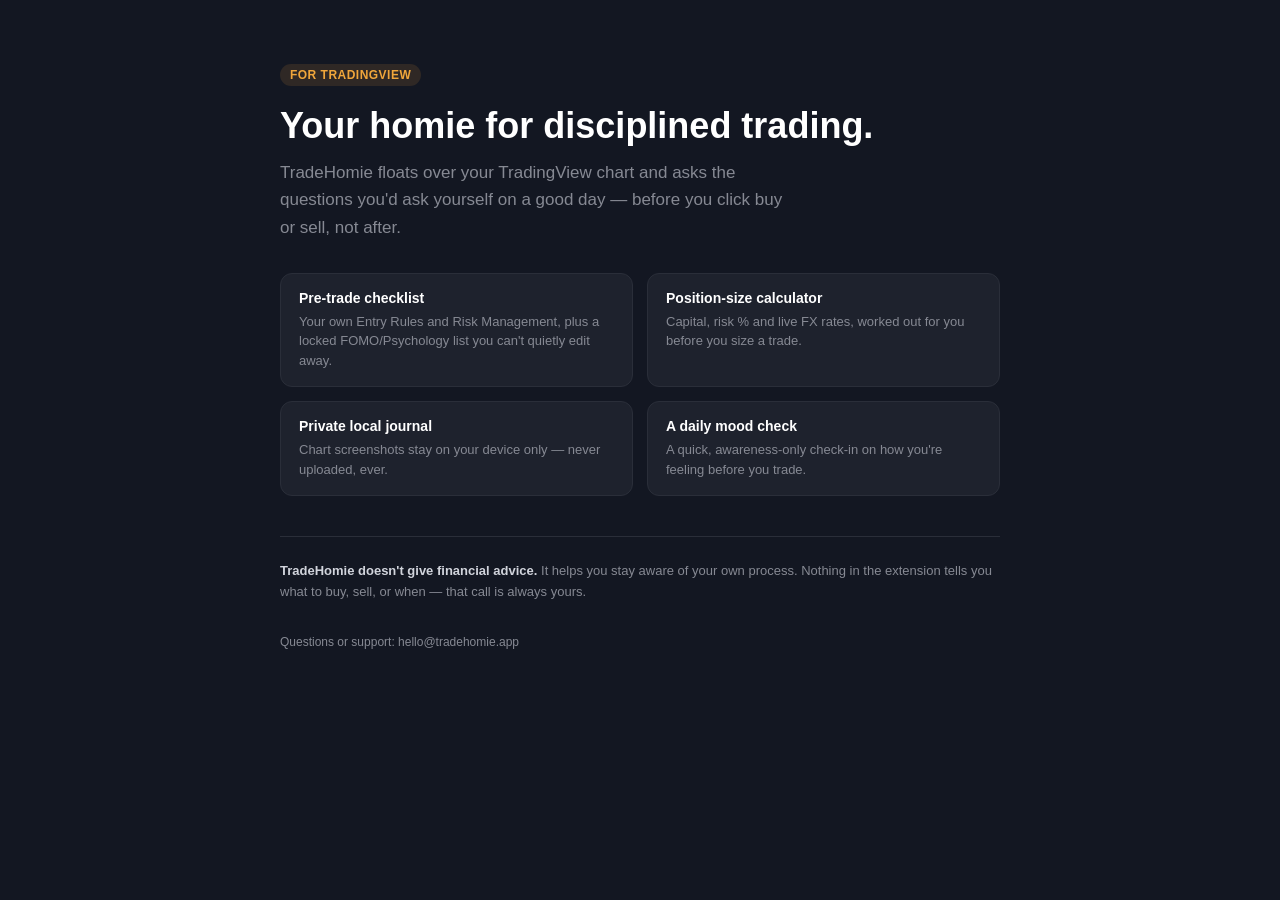
==== index.html @ 98a50990 "Add TradeHomie landing page Co-Authored-By: Claude Sonnet 5 <noreply@anthropic.com>" ====
<!doctype html>
<html lang="en">
<head>
<meta charset="utf-8" />
<meta name="viewport" content="width=device-width, initial-scale=1" />
<title>TradeHomie — a pre-trade checklist for TradingView</title>
<meta name="description" content="TradeHomie floats over your TradingView chart with a pre-trade checklist, a position-size calculator, and a private local screenshot journal. It never gives financial advice." />
<style>
  :root {
    --bg: #131722;
    --panel: #1e222d;
    --border: #2a2e39;
    --text: #d1d4dc;
    --muted: #868993;
    --accent: #2962ff;
    --amber: #f0a63b;
  }
  * { box-sizing: border-box; }
  html, body {
    margin: 0;
    background: var(--bg);
    color: var(--text);
    font-family: -apple-system, BlinkMacSystemFont, "Segoe UI", Roboto, sans-serif;
  }
  body {
    padding: 0 16px;
  }
  .wrap {
    max-width: 720px;
    margin: 0 auto;
    padding: 64px 0 48px;
  }
  .badge {
    display: inline-block;
    font-size: 12px;
    font-weight: 600;
    letter-spacing: 0.04em;
    text-transform: uppercase;
    color: var(--amber);
    background: rgba(240, 166, 59, 0.12);
    padding: 4px 10px;
    border-radius: 20px;
    margin-bottom: 18px;
  }
  h1 {
    font-size: 36px;
    line-height: 1.2;
    margin: 0 0 12px;
    color: #fff;
  }
  .lead {
    font-size: 17px;
    line-height: 1.6;
    color: var(--muted);
    margin: 0 0 32px;
    max-width: 520px;
  }
  .features {
    display: grid;
    grid-template-columns: 1fr 1fr;
    gap: 14px;
    margin: 0 0 40px;
  }
  @media (max-width: 560px) {
    .features { grid-template-columns: 1fr; }
    h1 { font-size: 28px; }
  }
  .feature {
    background: var(--panel);
    border: 1px solid var(--border);
    border-radius: 12px;
    padding: 16px 18px;
  }
  .feature-title {
    font-size: 14px;
    font-weight: 600;
    color: #fff;
    margin-bottom: 6px;
  }
  .feature-desc {
    font-size: 13px;
    line-height: 1.5;
    color: var(--muted);
  }
  .disclaimer {
    font-size: 13px;
    line-height: 1.6;
    color: var(--muted);
    border-top: 1px solid var(--border);
    padding-top: 24px;
    margin-top: 8px;
  }
  .disclaimer strong {
    color: var(--text);
  }
  footer {
    margin-top: 32px;
    font-size: 12px;
    color: var(--muted);
  }
  footer a {
    color: var(--muted);
    text-decoration: none;
  }
  footer a:hover {
    color: var(--text);
  }
</style>
</head>
<body>
  <div class="wrap">
    <span class="badge">For TradingView</span>
    <h1>Your homie for disciplined trading.</h1>
    <p class="lead">
      TradeHomie floats over your TradingView chart and asks the questions
      you'd ask yourself on a good day — before you click buy or sell, not
      after.
    </p>

    <div class="features">
      <div class="feature">
        <div class="feature-title">Pre-trade checklist</div>
        <div class="feature-desc">Your own Entry Rules and Risk Management, plus a locked FOMO/Psychology list you can't quietly edit away.</div>
      </div>
      <div class="feature">
        <div class="feature-title">Position-size calculator</div>
        <div class="feature-desc">Capital, risk % and live FX rates, worked out for you before you size a trade.</div>
      </div>
      <div class="feature">
        <div class="feature-title">Private local journal</div>
        <div class="feature-desc">Chart screenshots stay on your device only — never uploaded, ever.</div>
      </div>
      <div class="feature">
        <div class="feature-title">A daily mood check</div>
        <div class="feature-desc">A quick, awareness-only check-in on how you're feeling before you trade.</div>
      </div>
    </div>

    <div class="disclaimer">
      <strong>TradeHomie doesn't give financial advice.</strong> It helps you
      stay aware of your own process. Nothing in the extension tells you what
      to buy, sell, or when — that call is always yours.
    </div>

    <footer>
      Questions or support: <a href="mailto:hello@tradehomie.app">hello@tradehomie.app</a>
    </footer>
  </div>
</body>
</html>
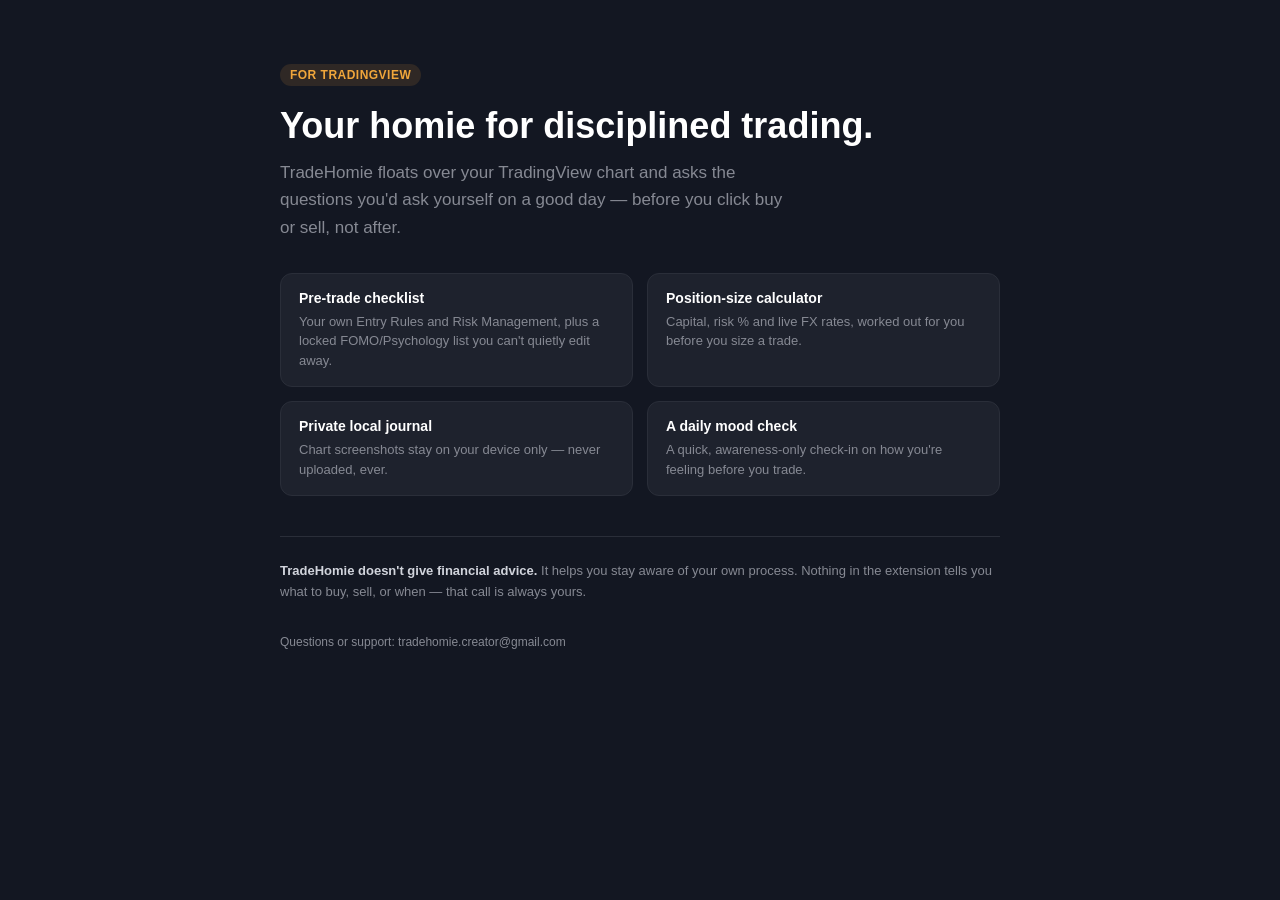
==== commit 131baf67: "Use real contact email" ====
--- a/index.html
+++ b/index.html
@@ -143,7 +143,7 @@
     </div>
 
     <footer>
-      Questions or support: <a href="mailto:hello@tradehomie.app">hello@tradehomie.app</a>
+      Questions or support: <a href="mailto:tradehomie.creator@gmail.com">tradehomie.creator@gmail.com</a>
     </footer>
   </div>
 </body>
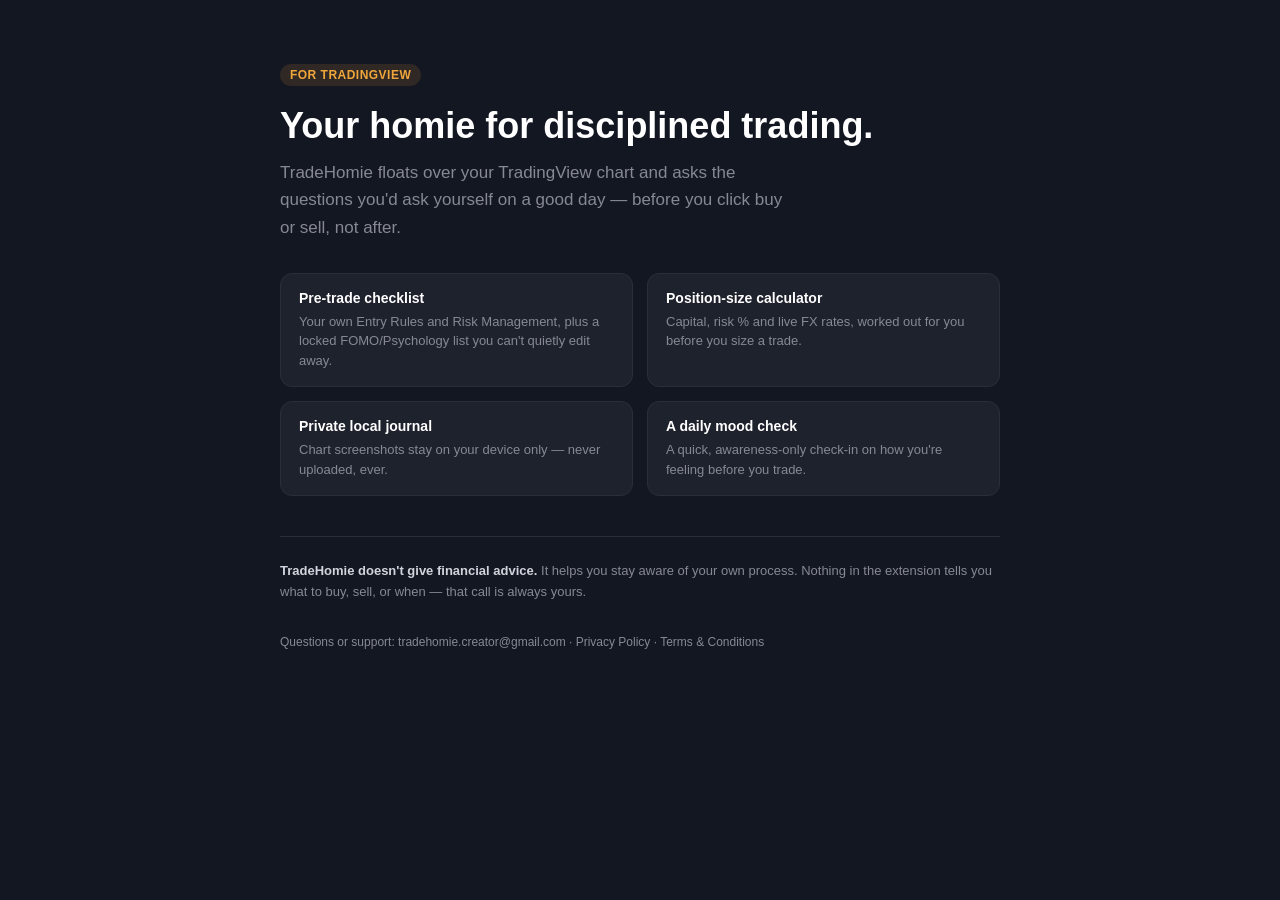
==== commit 0c9e1633: "Add Privacy Policy and Terms & Conditions pages" ====
--- a/index.html
+++ b/index.html
@@ -144,6 +144,8 @@
 
     <footer>
       Questions or support: <a href="mailto:tradehomie.creator@gmail.com">tradehomie.creator@gmail.com</a>
+      · <a href="./privacy.html">Privacy Policy</a>
+      · <a href="./terms.html">Terms &amp; Conditions</a>
     </footer>
   </div>
 </body>
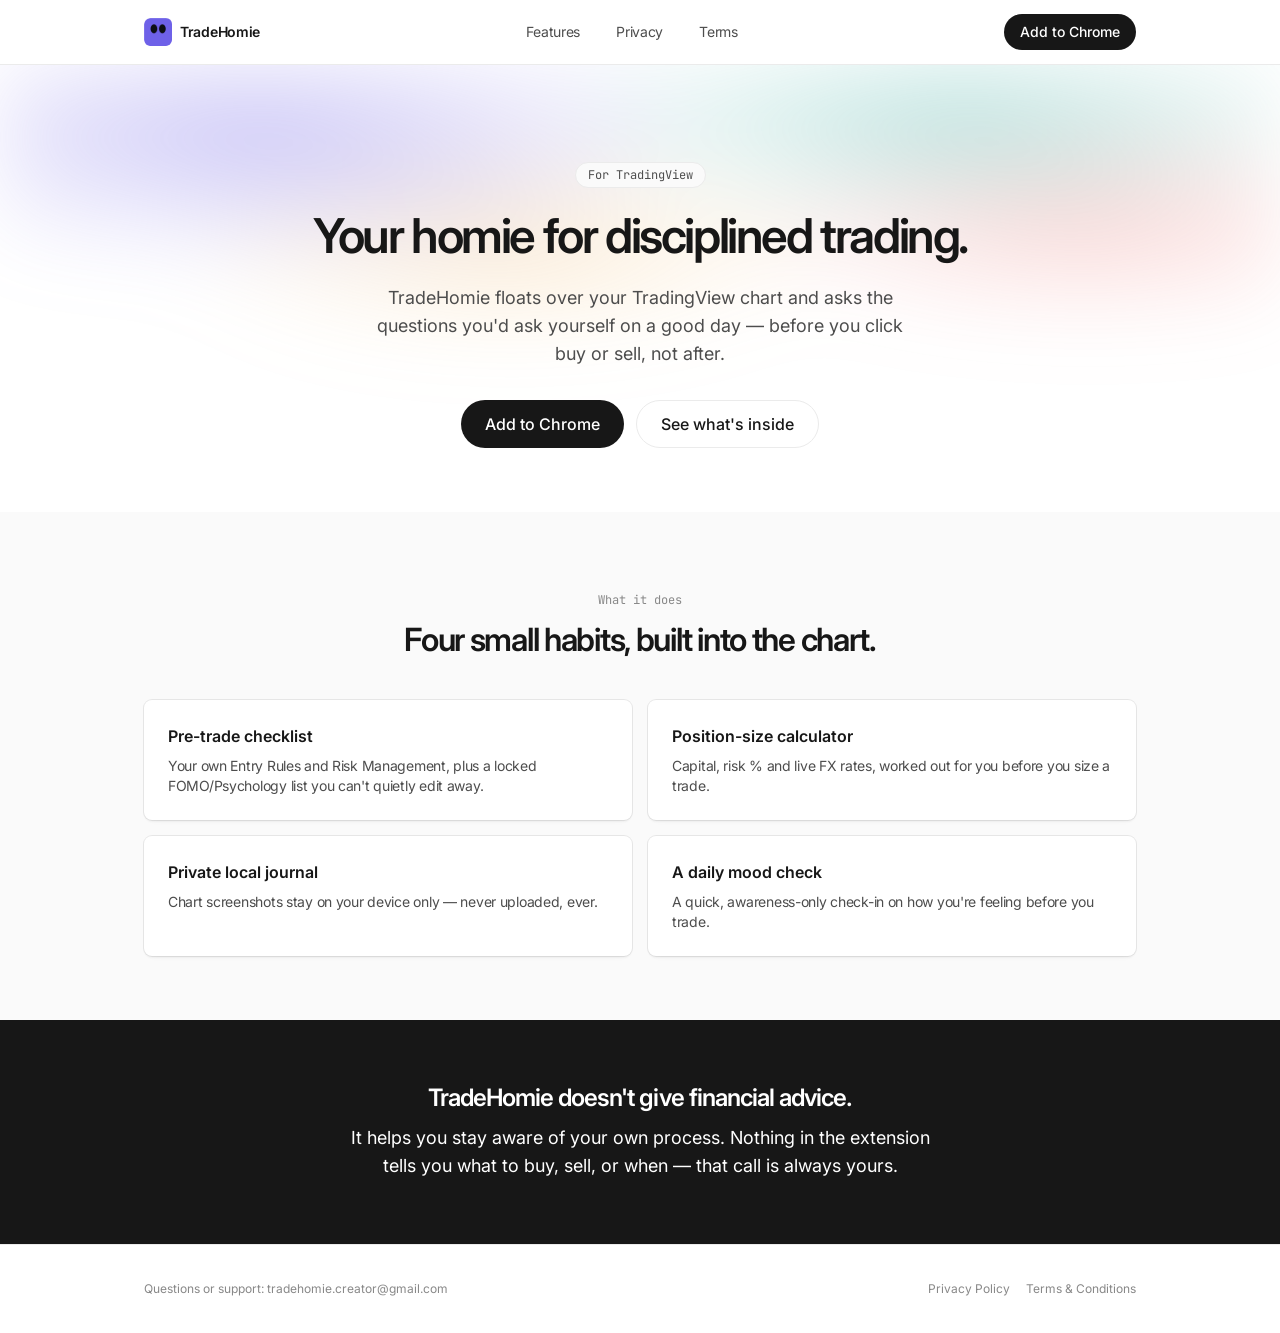
==== commit 6e0cbe6a: "Redesign the marketing site on the Vercel-inspired design system Replace the dark TradingView-style " ====
--- a/index.html
+++ b/index.html
@@ -5,148 +5,91 @@
 <meta name="viewport" content="width=device-width, initial-scale=1" />
 <title>TradeHomie — a pre-trade checklist for TradingView</title>
 <meta name="description" content="TradeHomie floats over your TradingView chart with a pre-trade checklist, a position-size calculator, and a private local screenshot journal. It never gives financial advice." />
-<style>
-  :root {
-    --bg: #131722;
-    --panel: #1e222d;
-    --border: #2a2e39;
-    --text: #d1d4dc;
-    --muted: #868993;
-    --accent: #2962ff;
-    --amber: #f0a63b;
-  }
-  * { box-sizing: border-box; }
-  html, body {
-    margin: 0;
-    background: var(--bg);
-    color: var(--text);
-    font-family: -apple-system, BlinkMacSystemFont, "Segoe UI", Roboto, sans-serif;
-  }
-  body {
-    padding: 0 16px;
-  }
-  .wrap {
-    max-width: 720px;
-    margin: 0 auto;
-    padding: 64px 0 48px;
-  }
-  .badge {
-    display: inline-block;
-    font-size: 12px;
-    font-weight: 600;
-    letter-spacing: 0.04em;
-    text-transform: uppercase;
-    color: var(--amber);
-    background: rgba(240, 166, 59, 0.12);
-    padding: 4px 10px;
-    border-radius: 20px;
-    margin-bottom: 18px;
-  }
-  h1 {
-    font-size: 36px;
-    line-height: 1.2;
-    margin: 0 0 12px;
-    color: #fff;
-  }
-  .lead {
-    font-size: 17px;
-    line-height: 1.6;
-    color: var(--muted);
-    margin: 0 0 32px;
-    max-width: 520px;
-  }
-  .features {
-    display: grid;
-    grid-template-columns: 1fr 1fr;
-    gap: 14px;
-    margin: 0 0 40px;
-  }
-  @media (max-width: 560px) {
-    .features { grid-template-columns: 1fr; }
-    h1 { font-size: 28px; }
-  }
-  .feature {
-    background: var(--panel);
-    border: 1px solid var(--border);
-    border-radius: 12px;
-    padding: 16px 18px;
-  }
-  .feature-title {
-    font-size: 14px;
-    font-weight: 600;
-    color: #fff;
-    margin-bottom: 6px;
-  }
-  .feature-desc {
-    font-size: 13px;
-    line-height: 1.5;
-    color: var(--muted);
-  }
-  .disclaimer {
-    font-size: 13px;
-    line-height: 1.6;
-    color: var(--muted);
-    border-top: 1px solid var(--border);
-    padding-top: 24px;
-    margin-top: 8px;
-  }
-  .disclaimer strong {
-    color: var(--text);
-  }
-  footer {
-    margin-top: 32px;
-    font-size: 12px;
-    color: var(--muted);
-  }
-  footer a {
-    color: var(--muted);
-    text-decoration: none;
-  }
-  footer a:hover {
-    color: var(--text);
-  }
-</style>
+<link rel="icon" type="image/png" href="./icon.png" />
+<meta property="og:type" content="website" />
+<meta property="og:url" content="https://tradehomiecreator-sys.github.io/TradeHomie-Site/" />
+<meta property="og:title" content="TradeHomie — a pre-trade checklist for TradingView" />
+<meta property="og:description" content="A pre-trade checklist, position-size calculator, and private local screenshot journal that floats over your TradingView chart." />
+<meta property="og:image" content="https://tradehomiecreator-sys.github.io/TradeHomie-Site/icon.png" />
+<meta name="twitter:card" content="summary" />
+<meta name="twitter:title" content="TradeHomie — a pre-trade checklist for TradingView" />
+<meta name="twitter:description" content="A pre-trade checklist, position-size calculator, and private local screenshot journal that floats over your TradingView chart." />
+<meta name="twitter:image" content="https://tradehomiecreator-sys.github.io/TradeHomie-Site/icon.png" />
+<link rel="preconnect" href="https://fonts.googleapis.com" />
+<link rel="preconnect" href="https://fonts.gstatic.com" crossorigin />
+<link href="https://fonts.googleapis.com/css2?family=Inter:wght@400;500;600&family=JetBrains+Mono:wght@400&display=swap" rel="stylesheet" />
+<link rel="stylesheet" href="./styles.css" />
 </head>
 <body>
-  <div class="wrap">
-    <span class="badge">For TradingView</span>
+
+<header class="nav-bar">
+  <div class="container">
+    <a class="nav-brand" href="./">
+      <img src="./icon.png" alt="" width="28" height="28" />
+      TradeHomie
+    </a>
+    <nav class="nav-links">
+      <a class="nav-link" href="#features">Features</a>
+      <a class="nav-link" href="./privacy.html">Privacy</a>
+      <a class="nav-link" href="./terms.html">Terms</a>
+    </nav>
+    <a class="btn btn-primary btn-sm" href="#" rel="noopener">Add to Chrome</a>
+  </div>
+</header>
+
+<section class="hero">
+  <div class="hero-mesh" aria-hidden="true"></div>
+  <div class="container hero-content">
+    <span class="eyebrow">For TradingView</span>
     <h1>Your homie for disciplined trading.</h1>
-    <p class="lead">
-      TradeHomie floats over your TradingView chart and asks the questions
-      you'd ask yourself on a good day — before you click buy or sell, not
-      after.
-    </p>
+    <p class="lead">TradeHomie floats over your TradingView chart and asks the questions you'd ask yourself on a good day — before you click buy or sell, not after.</p>
+    <div class="cta-row">
+      <a class="btn btn-primary" href="#" rel="noopener">Add to Chrome</a>
+      <a class="btn btn-secondary" href="#features">See what's inside</a>
+    </div>
+  </div>
+</section>
 
-    <div class="features">
-      <div class="feature">
-        <div class="feature-title">Pre-trade checklist</div>
-        <div class="feature-desc">Your own Entry Rules and Risk Management, plus a locked FOMO/Psychology list you can't quietly edit away.</div>
+<section class="features-section" id="features">
+  <div class="container">
+    <p class="section-eyebrow">What it does</p>
+    <h2>Four small habits, built into the chart.</h2>
+    <div class="feature-grid">
+      <div class="feature-card">
+        <h3 class="feature-title">Pre-trade checklist</h3>
+        <p class="feature-desc">Your own Entry Rules and Risk Management, plus a locked FOMO/Psychology list you can't quietly edit away.</p>
       </div>
-      <div class="feature">
-        <div class="feature-title">Position-size calculator</div>
-        <div class="feature-desc">Capital, risk % and live FX rates, worked out for you before you size a trade.</div>
+      <div class="feature-card">
+        <h3 class="feature-title">Position-size calculator</h3>
+        <p class="feature-desc">Capital, risk % and live FX rates, worked out for you before you size a trade.</p>
       </div>
-      <div class="feature">
-        <div class="feature-title">Private local journal</div>
-        <div class="feature-desc">Chart screenshots stay on your device only — never uploaded, ever.</div>
+      <div class="feature-card">
+        <h3 class="feature-title">Private local journal</h3>
+        <p class="feature-desc">Chart screenshots stay on your device only — never uploaded, ever.</p>
       </div>
-      <div class="feature">
-        <div class="feature-title">A daily mood check</div>
-        <div class="feature-desc">A quick, awareness-only check-in on how you're feeling before you trade.</div>
+      <div class="feature-card">
+        <h3 class="feature-title">A daily mood check</h3>
+        <p class="feature-desc">A quick, awareness-only check-in on how you're feeling before you trade.</p>
       </div>
     </div>
+  </div>
+</section>
 
-    <div class="disclaimer">
-      <strong>TradeHomie doesn't give financial advice.</strong> It helps you
-      stay aware of your own process. Nothing in the extension tells you what
-      to buy, sell, or when — that call is always yours.
-    </div>
+<section class="disclaimer-band">
+  <div class="container">
+    <p><strong>TradeHomie doesn't give financial advice.</strong> It helps you stay aware of your own process. Nothing in the extension tells you what to buy, sell, or when — that call is always yours.</p>
+  </div>
+</section>
 
-    <footer>
-      Questions or support: <a href="mailto:tradehomie.creator@gmail.com">tradehomie.creator@gmail.com</a>
-      · <a href="./privacy.html">Privacy Policy</a>
-      · <a href="./terms.html">Terms &amp; Conditions</a>
-    </footer>
+<footer class="site-footer">
+  <div class="container">
+    <span>Questions or support: <a href="mailto:tradehomie.creator@gmail.com">tradehomie.creator@gmail.com</a></span>
+    <span class="footer-links">
+      <a href="./privacy.html">Privacy Policy</a>
+      <a href="./terms.html">Terms &amp; Conditions</a>
+    </span>
   </div>
+</footer>
+
 </body>
 </html>
--- a/styles.css
+++ b/styles.css
@@ -0,0 +1,429 @@
+/* TradeHomie marketing site — design system per ~/.claude/design-md/vercel/DESIGN.md.
+   Tokens/components follow that system's structure (neutrals, type scale,
+   spacing, stacked shadows, pill CTAs, mono eyebrows, polarity-flip dark
+   bands, hero mesh gradient as the sole decoration). The mesh gradient's
+   actual hues are TradeHomie's own (brand indigo + candlestick green/red +
+   the existing amber warning tone), not Vercel's literal cyan/violet/pink
+   stops -- that exact combination is Vercel's own brand mark, so reusing
+   their structure with our colors is the system, not a clone of it. */
+
+:root {
+  --ink: #171717;
+  --on-primary: #ffffff;
+  --body: #4d4d4d;
+  --mute: #888888;
+  --hairline: #ebebeb;
+  --hairline-strong: #a1a1a1;
+  --canvas: #ffffff;
+  --canvas-soft: #fafafa;
+  --canvas-soft-2: #f5f5f5;
+  --link: #0070f3;
+
+  /* TradeHomie's own hero-gradient stops (not Vercel's) */
+  --grad-indigo: #6e61e8;
+  --grad-green: #26a69a;
+  --grad-red: #ef5350;
+  --grad-amber: #f0a63b;
+
+  --space-xxs: 4px;
+  --space-xs: 8px;
+  --space-sm: 12px;
+  --space-md: 16px;
+  --space-lg: 24px;
+  --space-xl: 32px;
+  --space-2xl: 40px;
+  --space-3xl: 48px;
+  --space-4xl: 64px;
+  --space-5xl: 96px;
+
+  --radius-sm: 6px;
+  --radius-md: 8px;
+  --radius-lg: 12px;
+  --radius-pill: 100px;
+
+  --font-sans: "Inter", system-ui, -apple-system, sans-serif;
+  --font-mono: "JetBrains Mono", ui-monospace, SFMono-Regular, Menlo, monospace;
+}
+
+* {
+  box-sizing: border-box;
+}
+
+html {
+  scroll-behavior: smooth;
+}
+
+body {
+  margin: 0;
+  background: var(--canvas-soft);
+  color: var(--ink);
+  font-family: var(--font-sans);
+  font-size: 16px;
+  line-height: 24px;
+  -webkit-font-smoothing: antialiased;
+}
+
+a {
+  color: var(--link);
+}
+
+.container {
+  max-width: 1040px;
+  margin: 0 auto;
+  padding: 0 var(--space-lg);
+}
+
+@media (max-width: 600px) {
+  .container {
+    padding: 0 var(--space-md);
+  }
+}
+
+/* ---------- nav ---------- */
+
+.nav-bar {
+  background: var(--canvas);
+  border-bottom: 1px solid var(--hairline);
+}
+
+.nav-bar .container {
+  height: 64px;
+  display: flex;
+  align-items: center;
+  justify-content: space-between;
+  gap: var(--space-md);
+}
+
+.nav-brand {
+  display: flex;
+  align-items: center;
+  gap: var(--space-xs);
+  text-decoration: none;
+  color: var(--ink);
+  font-weight: 600;
+  font-size: 14px;
+  letter-spacing: -0.28px;
+}
+
+.nav-brand img {
+  width: 28px;
+  height: 28px;
+  border-radius: var(--radius-sm);
+  display: block;
+}
+
+.nav-links {
+  display: flex;
+  gap: var(--space-sm);
+}
+
+.nav-link {
+  color: var(--body);
+  text-decoration: none;
+  font-size: 14px;
+  letter-spacing: -0.28px;
+  padding: var(--space-xs) var(--space-sm);
+  border-radius: var(--radius-pill);
+  transition: background 0.15s ease, color 0.15s ease;
+}
+
+.nav-link:hover {
+  background: var(--canvas-soft);
+  color: var(--ink);
+}
+
+@media (max-width: 600px) {
+  .nav-links {
+    display: none;
+  }
+}
+
+/* ---------- buttons ---------- */
+
+.btn {
+  display: inline-flex;
+  align-items: center;
+  justify-content: center;
+  height: 48px;
+  padding: 0 var(--space-lg);
+  border-radius: var(--radius-pill);
+  font-size: 16px;
+  font-weight: 500;
+  text-decoration: none;
+  border: none;
+  cursor: pointer;
+  white-space: nowrap;
+}
+
+.btn-primary {
+  background: var(--ink);
+  color: var(--on-primary);
+}
+
+.btn-secondary {
+  background: var(--canvas);
+  color: var(--ink);
+  border: 1px solid var(--hairline);
+}
+
+.btn:focus-visible {
+  outline: 2px solid var(--link);
+  outline-offset: 2px;
+}
+
+.btn-sm {
+  height: 36px;
+  padding: 0 var(--space-md);
+  font-size: 14px;
+}
+
+/* ---------- hero ---------- */
+
+.hero {
+  position: relative;
+  background: var(--canvas);
+  overflow: hidden;
+}
+
+.hero-mesh {
+  position: absolute;
+  inset: 0;
+  z-index: 0;
+  background:
+    radial-gradient(ellipse 60% 50% at 20% 15%, rgba(110, 97, 232, 0.35), transparent 60%),
+    radial-gradient(ellipse 55% 45% at 75% 10%, rgba(38, 166, 154, 0.3), transparent 60%),
+    radial-gradient(ellipse 50% 40% at 85% 35%, rgba(239, 83, 80, 0.22), transparent 60%),
+    radial-gradient(ellipse 45% 40% at 40% 40%, rgba(240, 166, 59, 0.2), transparent 60%);
+  filter: blur(40px);
+}
+
+.hero-content {
+  position: relative;
+  z-index: 1;
+  padding: var(--space-5xl) 0 var(--space-4xl);
+  text-align: center;
+}
+
+.eyebrow {
+  display: inline-block;
+  font-family: var(--font-mono);
+  font-size: 12px;
+  line-height: 16px;
+  color: var(--body);
+  background: var(--canvas-soft);
+  border: 1px solid var(--hairline);
+  border-radius: var(--radius-pill);
+  padding: var(--space-xxs) var(--space-sm);
+  margin-bottom: var(--space-lg);
+}
+
+h1 {
+  font-size: 48px;
+  font-weight: 600;
+  line-height: 48px;
+  letter-spacing: -2.4px;
+  margin: 0 0 var(--space-lg);
+}
+
+.lead {
+  font-size: 18px;
+  line-height: 28px;
+  color: var(--body);
+  max-width: 560px;
+  margin: 0 auto var(--space-xl);
+}
+
+.cta-row {
+  display: flex;
+  gap: var(--space-sm);
+  justify-content: center;
+  flex-wrap: wrap;
+}
+
+@media (max-width: 600px) {
+  h1 {
+    font-size: 32px;
+    line-height: 40px;
+    letter-spacing: -1.28px;
+  }
+  .hero-content {
+    padding: var(--space-4xl) 0 var(--space-3xl);
+  }
+}
+
+/* ---------- features ---------- */
+
+.features-section {
+  padding: var(--space-4xl) 0;
+}
+
+.section-eyebrow {
+  font-family: var(--font-mono);
+  font-size: 12px;
+  color: var(--mute);
+  text-align: center;
+  margin-bottom: var(--space-xs);
+}
+
+h2 {
+  font-size: 32px;
+  font-weight: 600;
+  line-height: 40px;
+  letter-spacing: -1.28px;
+  text-align: center;
+  margin: 0 0 var(--space-2xl);
+}
+
+.feature-grid {
+  display: grid;
+  grid-template-columns: 1fr 1fr;
+  gap: var(--space-md);
+}
+
+@media (max-width: 600px) {
+  .feature-grid {
+    grid-template-columns: 1fr;
+  }
+}
+
+.feature-card {
+  background: var(--canvas);
+  border-radius: var(--radius-md);
+  padding: var(--space-lg);
+  box-shadow:
+    0 0 0 1px rgba(0, 0, 0, 0.08),
+    0px 2px 2px rgba(0, 0, 0, 0.04),
+    0px 8px 8px -8px rgba(0, 0, 0, 0.04);
+}
+
+.feature-title {
+  font-size: 16px;
+  font-weight: 600;
+  margin: 0 0 var(--space-xs);
+}
+
+.feature-desc {
+  font-size: 14px;
+  line-height: 20px;
+  letter-spacing: -0.28px;
+  color: var(--body);
+  margin: 0;
+}
+
+/* ---------- disclaimer (polarity-flipped dark band) ---------- */
+
+.disclaimer-band {
+  background: var(--ink);
+  color: var(--on-primary);
+  padding: var(--space-4xl) 0;
+}
+
+.disclaimer-band .container {
+  max-width: 640px;
+  text-align: center;
+}
+
+.disclaimer-band p {
+  font-size: 18px;
+  line-height: 28px;
+  margin: 0;
+}
+
+.disclaimer-band strong {
+  display: block;
+  font-size: 24px;
+  font-weight: 600;
+  letter-spacing: -0.96px;
+  margin-bottom: var(--space-sm);
+}
+
+/* ---------- footer ---------- */
+
+footer.site-footer {
+  background: var(--canvas);
+  border-top: 1px solid var(--hairline);
+  padding: var(--space-xl) 0;
+}
+
+footer.site-footer .container {
+  display: flex;
+  flex-wrap: wrap;
+  gap: var(--space-sm) var(--space-lg);
+  align-items: center;
+  justify-content: space-between;
+  font-size: 12px;
+  color: var(--mute);
+}
+
+footer.site-footer a {
+  color: var(--mute);
+  text-decoration: none;
+}
+
+footer.site-footer a:hover {
+  color: var(--ink);
+}
+
+footer.site-footer .footer-links {
+  display: flex;
+  gap: var(--space-md);
+}
+
+/* ---------- legal pages (privacy / terms) ---------- */
+
+.legal-content {
+  max-width: 680px;
+  margin: 0 auto;
+  padding: var(--space-4xl) 0;
+}
+
+.legal-content .back-link {
+  display: inline-block;
+  font-size: 14px;
+  color: var(--body);
+  text-decoration: none;
+  margin-bottom: var(--space-lg);
+}
+
+.legal-content .back-link:hover {
+  color: var(--ink);
+}
+
+.legal-content h1 {
+  font-size: 32px;
+  letter-spacing: -1.28px;
+  text-align: left;
+}
+
+.legal-content .updated {
+  font-family: var(--font-mono);
+  font-size: 12px;
+  color: var(--mute);
+  margin: 0 0 var(--space-2xl);
+}
+
+.legal-content h2 {
+  font-size: 20px;
+  letter-spacing: -0.6px;
+  text-align: left;
+  margin: var(--space-2xl) 0 var(--space-sm);
+}
+
+.legal-content p,
+.legal-content li {
+  font-size: 16px;
+  line-height: 24px;
+  color: var(--body);
+}
+
+.legal-content ul {
+  padding-left: var(--space-lg);
+}
+
+/* ---------- accessibility ---------- */
+
+@media (prefers-reduced-motion: reduce) {
+  html {
+    scroll-behavior: auto;
+  }
+}
